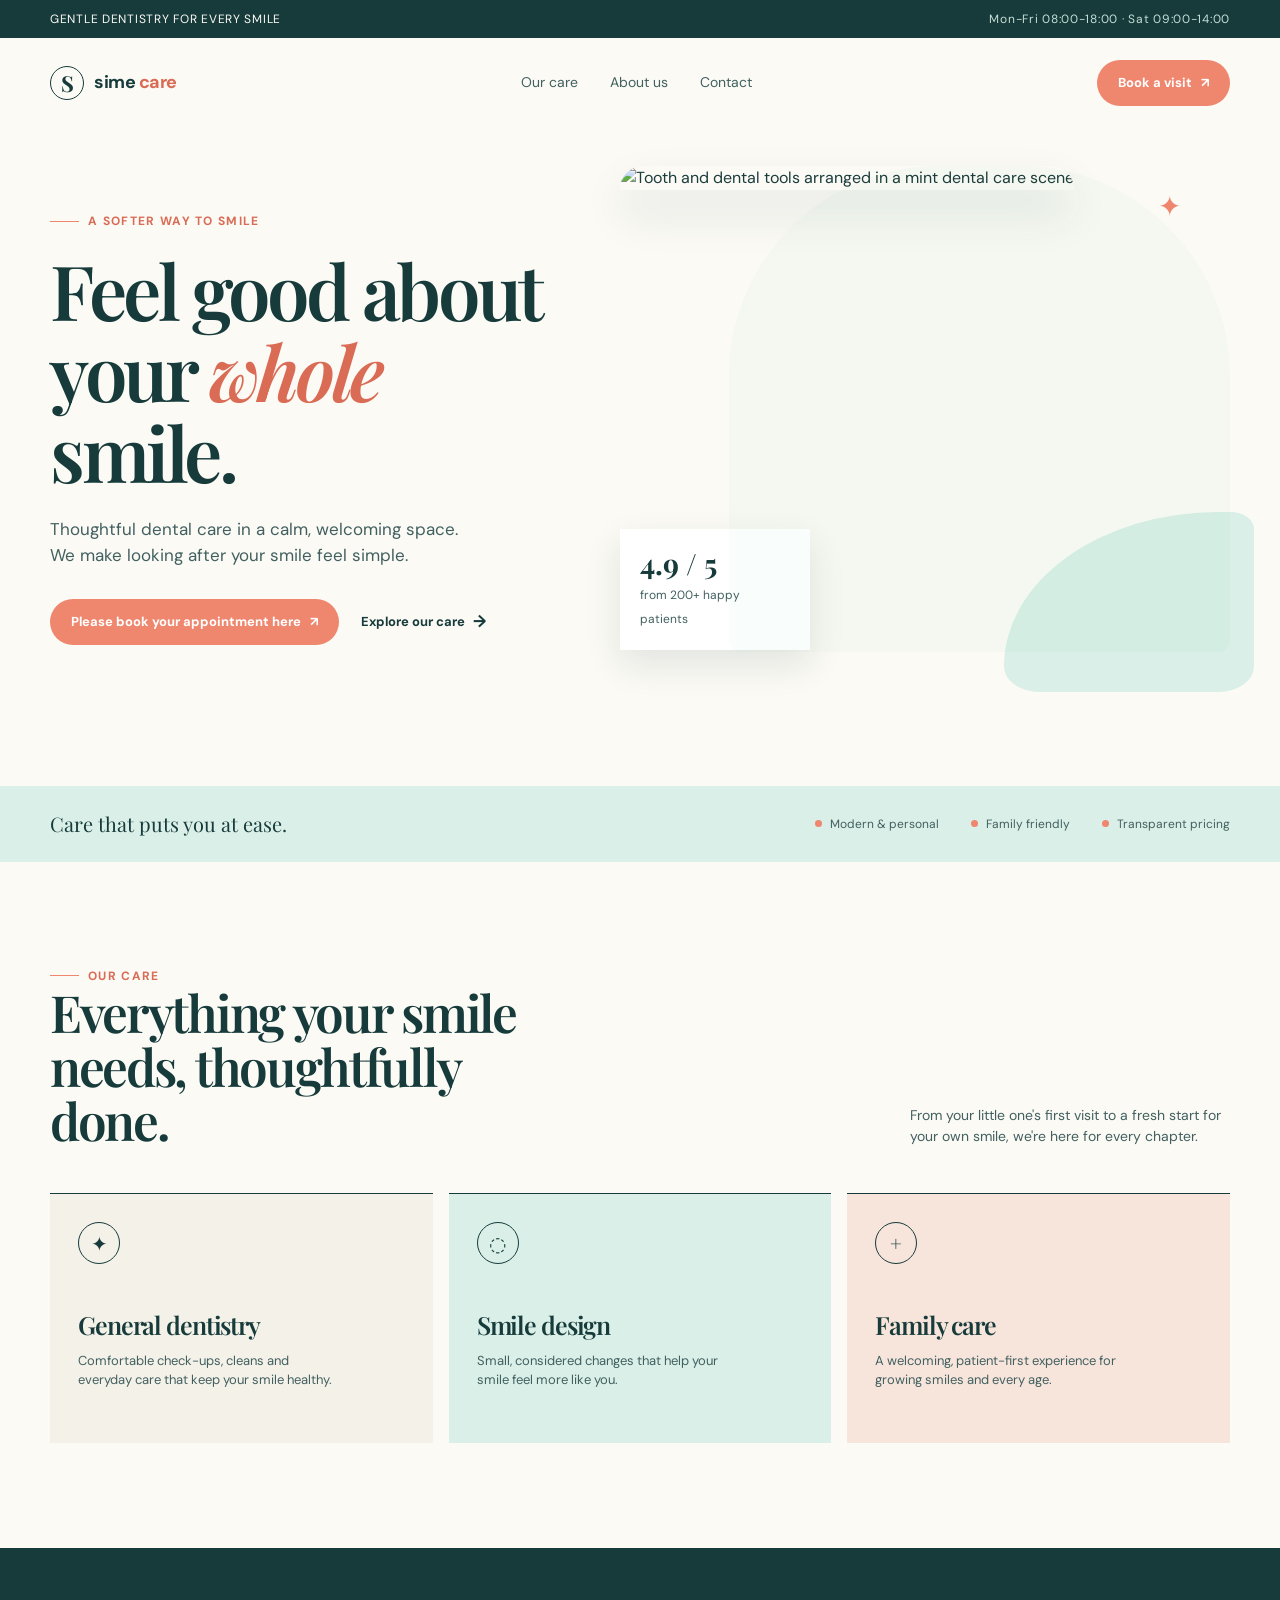
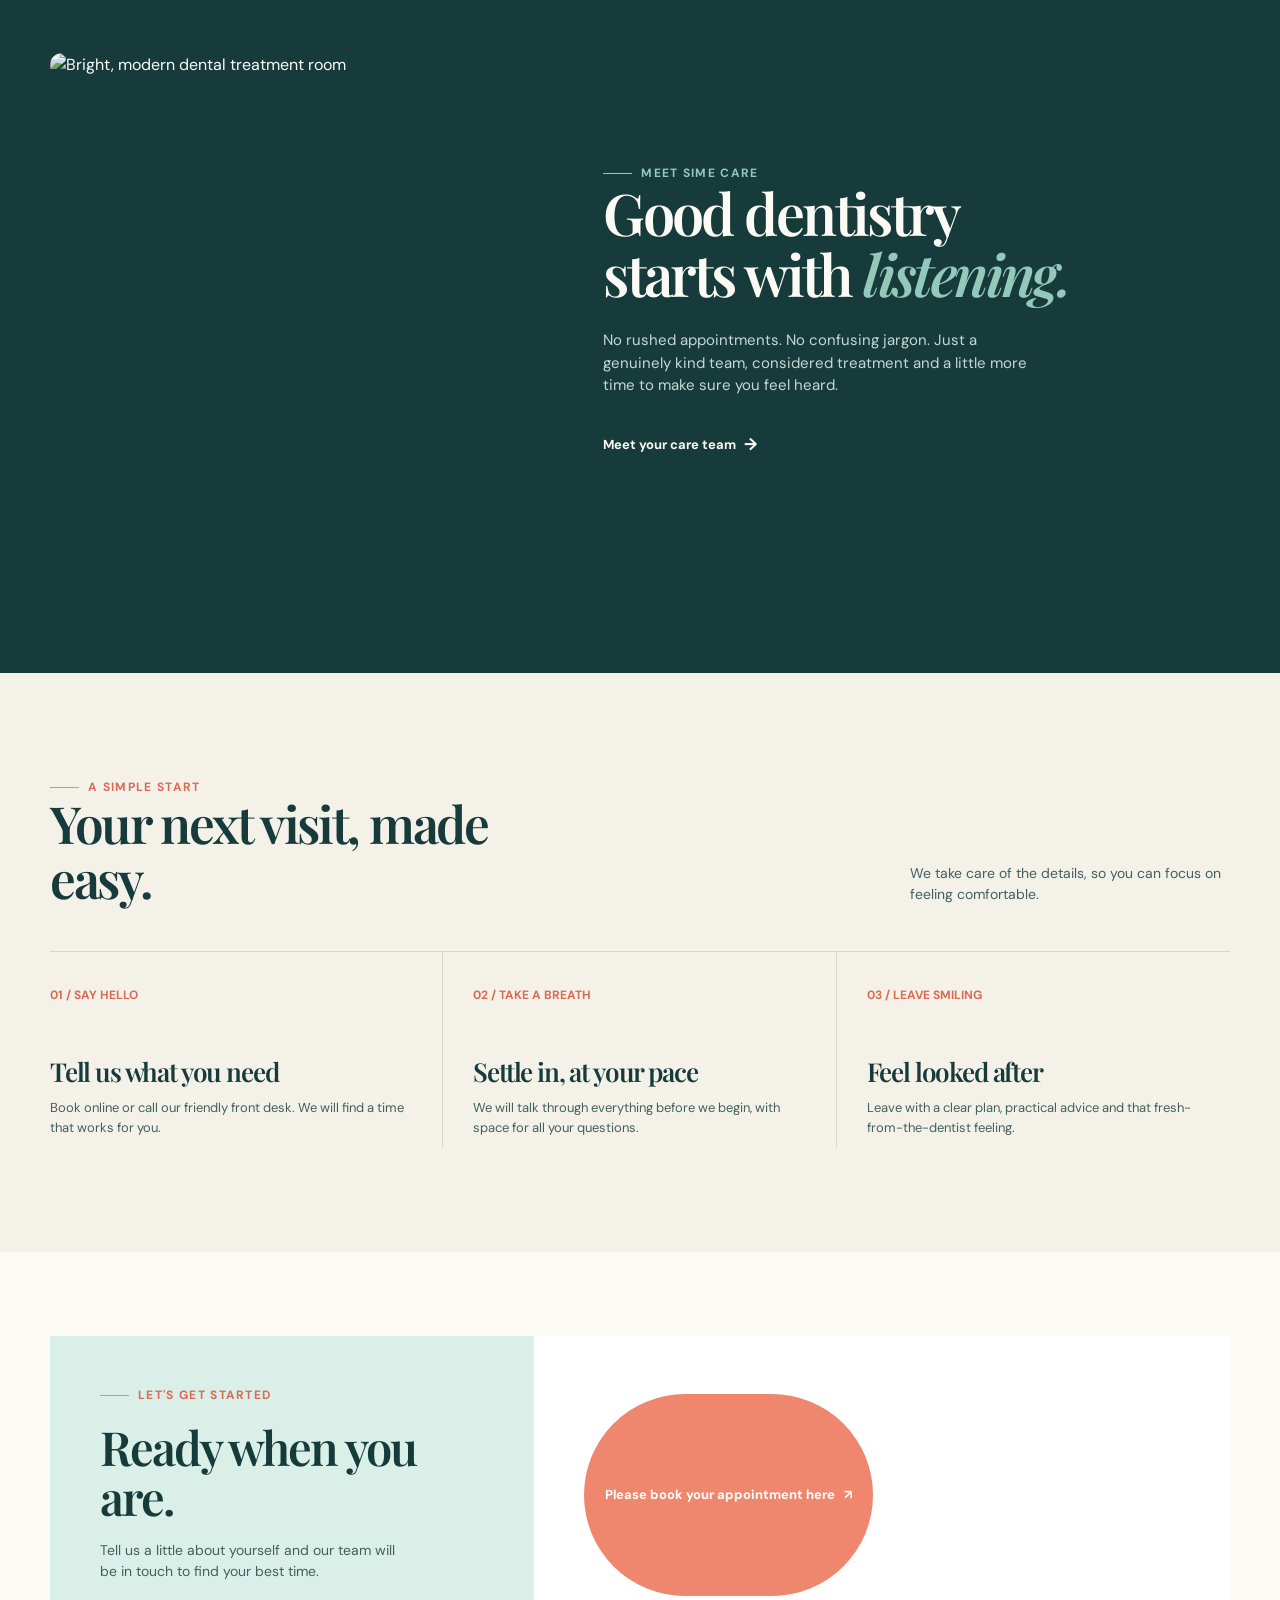
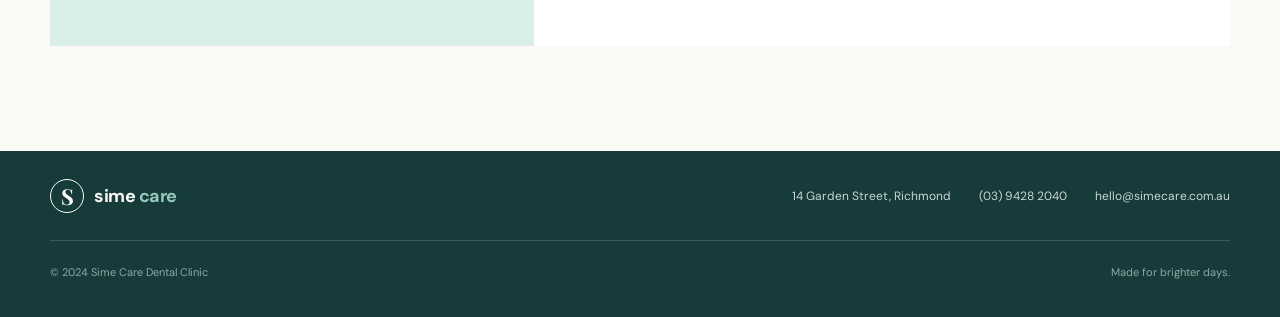
==== index.html @ 5cd67d42 "Rename main.html to index.html" ====
<!DOCTYPE html>
<html lang="en">
<head>
  <meta charset="UTF-8" />
  <meta name="viewport" content="width=device-width, initial-scale=1.0" />
  <meta name="description" content="Sime Care Dental Clinic - gentle, modern dentistry for every smile." />
  <title>Sime Care | Dental Clinic</title>
  <link rel="preconnect" href="https://fonts.googleapis.com">
  <link rel="preconnect" href="https://fonts.gstatic.com" crossorigin>
  <link href="https://fonts.googleapis.com/css2?family=DM+Sans:wght@400;500;600;700&family=Playfair+Display:wght@500;600;700&display=swap" rel="stylesheet">
  <link rel="stylesheet" href="styling.css" type="text/css">
</head>
<body>
  <div class="topbar"><div class="shell topbar-inner"><span>GENTLE DENTISTRY FOR EVERY SMILE</span><span>Mon-Fri 08:00-18:00 · Sat 09:00-14:00</span></div></div>
  <header class="shell"><nav>
    <a href="#top" class="brand" aria-label="Sime Care home"><span class="brand-mark">S</span><span class="brand-name">sime <em>care</em></span></a>
    <div class="nav-links" id="navLinks"><a href="#care">Our care</a><a href="#about">About us</a><a href="#booking">Contact</a></div>
    <a class="nav-cta" href="https://n8n.aqeelkhan.live/form/c06e5bbd-0c0c-406a-bf10-f658f8332a88" target="_blank" rel="noopener">Book a visit <span>↗</span></a>
    <button class="menu-toggle" id="menuToggle" aria-label="Open menu" aria-expanded="false">☰</button>
  </nav></header>

  <main id="top">
    <section class="hero"><div class="shell hero-grid">
      <div class="hero-content"><div class="eyebrow">A softer way to smile</div><h1>Feel good about your <span>whole</span> smile.</h1><p class="hero-copy">Thoughtful dental care in a calm, welcoming space. We make looking after your smile feel simple.</p><div class="hero-actions"><a class="button-coral" href="https://n8n.aqeelkhan.live/form/c06e5bbd-0c0c-406a-bf10-f658f8332a88" target="_blank" rel="noopener">Please book your appointment here <span>↗</span></a><a class="text-link" href="#care">Explore our care <span class="arrow">→</span></a></div></div>
      <div class="hero-visual"><span class="spark">✦</span><img class="hero-image" src="ChatGPT Image Sep 13, 2026, 07_50_51 PM.png" alt="Tooth and dental tools arranged in a mint dental care scene"><div class="hero-note"><strong>4.9 / 5</strong><small>from 200+ happy patients</small></div><div class="shape"></div></div>
    </div></section>
    <div class="trust-strip"><div class="shell trust-inner"><p>Care that puts you at ease.</p><div class="trust-items"><span class="trust-item"><i class="dot"></i> Modern & personal</span><span class="trust-item"><i class="dot"></i> Family friendly</span><span class="trust-item"><i class="dot"></i> Transparent pricing</span></div></div></div>

    <section id="care"><div class="shell"><div class="section-heading"><div><div class="eyebrow">Our care</div><h2>Everything your smile needs, thoughtfully done.</h2></div><p>From your little one's first visit to a fresh start for your own smile, we're here for every chapter.</p></div><div class="services-grid">
      <article class="service"><div class="service-icon">✦</div><h3>General dentistry</h3><p>Comfortable check-ups, cleans and everyday care that keep your smile healthy.</p></article><article class="service"><div class="service-icon">◌</div><h3>Smile design</h3><p>Small, considered changes that help your smile feel more like you.</p></article><article class="service"><div class="service-icon">+</div><h3>Family care</h3><p>A welcoming, patient-first experience for growing smiles and every age.</p></article>
    </div></div></section>

    <section class="about" id="about"><div class="shell about-grid"><img class="about-image" src="https://images.unsplash.com/photo-1629909613654-28e377c37b09?auto=format&fit=crop&w=1000&q=85" alt="Bright, modern dental treatment room"><div><div class="eyebrow">Meet Sime Care</div><h2>Good dentistry starts with <span>listening.</span></h2><p class="about-copy">No rushed appointments. No confusing jargon. Just a genuinely kind team, considered treatment and a little more time to make sure you feel heard.</p><a class="text-link" href="#booking">Meet your care team <span class="arrow">→</span></a></div></div></section>

    <section class="process"><div class="shell"><div class="section-heading"><div><div class="eyebrow">A simple start</div><h2>Your next visit, made easy.</h2></div><p>We take care of the details, so you can focus on feeling comfortable.</p></div><div class="process-grid"><article class="step"><span class="step-number">01 / SAY HELLO</span><h3>Tell us what you need</h3><p>Book online or call our friendly front desk. We will find a time that works for you.</p></article><article class="step"><span class="step-number">02 / TAKE A BREATH</span><h3>Settle in, at your pace</h3><p>We will talk through everything before we begin, with space for all your questions.</p></article><article class="step"><span class="step-number">03 / LEAVE SMILING</span><h3>Feel looked after</h3><p>Leave with a clear plan, practical advice and that fresh-from-the-dentist feeling.</p></article></div></div></section>

    <section class="booking" id="booking"><div class="shell"><div class="booking-box"><div class="booking-intro"><div class="eyebrow">Let's get started</div><h2>Ready when you are.</h2><p>Tell us a little about yourself and our team will be in touch to find your best time.</p></div><div class="booking-form"><a class="button-coral form-submit" href="https://n8n.aqeelkhan.live/form/c06e5bbd-0c0c-406a-bf10-f658f8332a88" target="_blank" rel="noopener">Please book your appointment here <span>↗</span></a></div></div></div></section>
  </main>

  <footer><div class="shell"><div class="footer-top"><a href="#top" class="brand"><span class="brand-mark">S</span><span class="brand-name">sime <em>care</em></span></a><div class="footer-contact"><span>14 Garden Street, Richmond</span><span>(03) 9428 2040</span><span>hello@simecare.com.au</span></div></div><div class="footer-bottom"><span>© 2024 Sime Care Dental Clinic</span><span>Made for brighter days.</span></div></div></footer>
  <script>
    const menuToggle = document.getElementById('menuToggle');
    const navLinks = document.getElementById('navLinks');
    menuToggle.addEventListener('click', () => {
      const isOpen = navLinks.classList.toggle('open');
      menuToggle.setAttribute('aria-expanded', isOpen);
      menuToggle.setAttribute('aria-label', isOpen ? 'Close menu' : 'Open menu');
    });
    document.querySelectorAll('#navLinks a').forEach((link) => link.addEventListener('click', () => navLinks.classList.remove('open')));
  </script>
</body>
</html>
---- styling.css ----
:root {
  --ink: #173b3b;
  --ink-soft: #426060;
  --mint: #d9efe7;
  --mint-deep: #93c8bb;
  --cream: #fbfaf5;
  --paper: #f4f1e9;
  --coral: #ef866e;
  --coral-dark: #da6b55;
  --line: rgba(23, 59, 59, 0.14);
  --white: #ffffff;
}

* { box-sizing: border-box; }
html { scroll-behavior: smooth; }
body { margin: 0; color: var(--ink); background: var(--cream); font-family: "DM Sans", sans-serif; font-size: 16px; line-height: 1.5; }
a { color: inherit; text-decoration: none; }
button, input, select { font: inherit; }
button { cursor: pointer; }
.shell { width: min(1180px, calc(100% - 48px)); margin: 0 auto; }
.topbar { padding: 10px 0; color: var(--cream); background: var(--ink); font-size: 12px; letter-spacing: .06em; }
.topbar-inner { display: flex; justify-content: space-between; gap: 20px; }
.topbar span:last-child { color: #c5dfd7; }
nav { display: flex; align-items: center; justify-content: space-between; padding: 22px 0; position: relative; z-index: 2; }
.brand { display: flex; align-items: center; gap: 10px; font-weight: 700; letter-spacing: -.03em; }
.brand-mark { display: grid; place-items: center; width: 34px; height: 34px; border: 1px solid var(--ink); border-radius: 50%; font-family: "Playfair Display", serif; font-size: 22px; }
.brand-name { font-size: 18px; }
.brand-name em { color: var(--coral-dark); font-style: normal; }
.nav-links { display: flex; align-items: center; gap: 32px; color: var(--ink-soft); font-size: 14px; }
.nav-links a:hover { color: var(--coral-dark); }
.nav-cta, .button-coral { display: inline-flex; align-items: center; justify-content: center; gap: 9px; border: 0; border-radius: 999px; color: var(--white); background: var(--coral); padding: 13px 21px; font-weight: 700; font-size: 13px; transition: .2s ease; }
.nav-cta:hover, .button-coral:hover { background: var(--coral-dark); transform: translateY(-2px); }
.menu-toggle { display: none; border: 0; background: none; color: var(--ink); font-size: 25px; }
.hero { padding: 38px 0 94px; position: relative; overflow: hidden; }
.hero-grid { display: grid; grid-template-columns: .9fr 1.1fr; align-items: center; gap: 70px; }
.eyebrow { display: flex; align-items: center; gap: 9px; color: var(--coral-dark); font-size: 12px; font-weight: 700; letter-spacing: .11em; text-transform: uppercase; }
.eyebrow::before { content: ""; width: 29px; height: 1px; background: var(--coral); }
h1, h2, h3 { margin: 0; font-family: "Playfair Display", serif; font-weight: 600; letter-spacing: -.045em; line-height: 1.06; }
h1 { max-width: 545px; margin-top: 20px; font-size: clamp(44px, 6vw, 76px); }
h1 span { color: var(--coral-dark); font-style: italic; }
.hero-copy { max-width: 420px; margin: 25px 0 31px; color: var(--ink-soft); font-size: 17px; }
.hero-actions { display: flex; align-items: center; gap: 22px; }
.text-link { display: inline-flex; align-items: center; gap: 8px; color: var(--ink); font-size: 13px; font-weight: 700; }
.text-link:hover { color: var(--coral-dark); }
.arrow { font-size: 17px; }
.hero-visual { position: relative; min-height: 526px; }
.hero-image { width: 82%; height: 486px; margin-left: auto; object-fit: cover; object-position: center; border-radius: 210px 210px 12px 12px; filter: saturate(.9) contrast(.98) brightness(1.02); box-shadow: 0 22px 45px rgba(23, 59, 59, .12); }
.hero-visual::before { content: ""; position: absolute; top: 0; right: 0; width: 82%; height: 486px; border-radius: 210px 210px 12px 12px; background: rgba(217, 239, 231, .16); mix-blend-mode: multiply; pointer-events: none; z-index: 1; }
.shape { position: absolute; right: -4%; bottom: 0; width: 250px; height: 180px; border-radius: 90% 10% 15% 15%; background: var(--mint); z-index: -1; }
.hero-note { position: absolute; left: 0; bottom: 42px; width: 190px; padding: 20px; color: var(--ink); background: var(--white); box-shadow: 0 14px 34px rgba(23, 59, 59, .11); }
.hero-note strong { display: block; margin-bottom: 4px; font-family: "Playfair Display", serif; font-size: 29px; line-height: 1; }
.hero-note small { color: var(--ink-soft); font-size: 12px; }
.spark { position: absolute; top: 20px; right: 8%; color: var(--coral); font-size: 28px; }
.trust-strip { padding: 23px 0; color: var(--ink); background: var(--mint); }
.trust-inner { display: flex; align-items: center; justify-content: space-between; gap: 26px; }
.trust-inner p { margin: 0; font-family: "Playfair Display", serif; font-size: 20px; }
.trust-items { display: flex; gap: 32px; color: var(--ink-soft); font-size: 12px; }
.trust-item { display: flex; align-items: center; gap: 8px; }
.dot { width: 7px; height: 7px; border-radius: 50%; background: var(--coral); }
section { padding: 105px 0; }
.section-heading { display: flex; align-items: end; justify-content: space-between; margin-bottom: 46px; }
.section-heading h2 { max-width: 480px; font-size: clamp(36px, 4vw, 53px); }
.section-heading p { max-width: 320px; margin: 0; color: var(--ink-soft); font-size: 14px; }
.services-grid { display: grid; grid-template-columns: repeat(3, 1fr); gap: 16px; }
.service { min-height: 250px; padding: 28px; border-top: 1px solid var(--ink); background: var(--paper); transition: .25s ease; }
.service:nth-child(2) { background: var(--mint); }
.service:nth-child(3) { background: #f7e5dc; }
.service:hover { transform: translateY(-5px); box-shadow: 0 16px 28px rgba(23, 59, 59, .08); }
.service-icon { display: grid; place-items: center; width: 42px; height: 42px; margin-bottom: 48px; border: 1px solid currentColor; border-radius: 50%; font-family: "Playfair Display", serif; font-size: 20px; }
.service h3 { margin-bottom: 12px; font-size: 25px; }
.service p { max-width: 260px; margin: 0; color: var(--ink-soft); font-size: 13px; }
.about { background: var(--ink); color: var(--cream); }
.about-grid { display: grid; grid-template-columns: .85fr 1.15fr; align-items: center; gap: 90px; }
.about-image { width: 100%; height: 515px; object-fit: cover; border-radius: 12px 180px 12px 12px; filter: saturate(.72); }
.about h2 { max-width: 480px; font-size: clamp(37px, 4.5vw, 58px); }
.about h2 span { color: var(--mint-deep); font-style: italic; }
.about-copy { max-width: 425px; margin: 25px 0 35px; color: #c6d8d3; font-size: 15px; }
.about .text-link { color: var(--cream); }
.about .eyebrow { color: var(--mint-deep); }
.about .eyebrow::before { background: var(--mint-deep); }
.process { background: var(--paper); }
.process-grid { display: grid; grid-template-columns: repeat(3, 1fr); gap: 0; border-top: 1px solid var(--line); }
.step { padding: 30px 30px 10px 0; border-right: 1px solid var(--line); }
.step:not(:first-child) { padding-left: 30px; }
.step:last-child { border: 0; }
.step-number { color: var(--coral-dark); font-size: 12px; font-weight: 700; }
.step h3 { margin: 52px 0 13px; font-size: 26px; }
.step p { margin: 0; color: var(--ink-soft); font-size: 13px; }
.booking { padding-top: 84px; }
.booking-box { display: grid; grid-template-columns: .82fr 1.18fr; overflow: hidden; background: var(--mint); }
.booking-intro { padding: 50px; }
.booking-intro h2 { max-width: 360px; margin: 18px 0; font-size: 47px; }
.booking-intro p { max-width: 300px; color: var(--ink-soft); font-size: 14px; }
.booking-form { display: grid; grid-template-columns: 1fr 1fr; gap: 18px; padding: 50px; background: var(--white); }
.field { display: flex; flex-direction: column; gap: 7px; }
.field.full { grid-column: 1 / -1; }
label { color: var(--ink-soft); font-size: 11px; font-weight: 700; letter-spacing: .04em; text-transform: uppercase; }
input, select { width: 100%; border: 0; border-bottom: 1px solid var(--line); border-radius: 0; outline: 0; padding: 11px 0; color: var(--ink); background: transparent; }
input:focus, select:focus { border-color: var(--coral); }
.form-submit { grid-column: 1 / -1; justify-self: start; margin-top: 8px; }
.success-message { display: none; grid-column: 1 / -1; color: var(--coral-dark); font-weight: 700; }
.success-message.show { display: block; }
footer { padding: 28px 0 36px; color: var(--cream); background: var(--ink); }
.footer-top { display: flex; align-items: center; justify-content: space-between; padding-bottom: 27px; border-bottom: 1px solid rgba(255,255,255,.17); }
footer .brand-mark { border-color: var(--cream); } footer .brand-name em { color: var(--mint-deep); }
.footer-contact { display: flex; gap: 28px; color: #c6d8d3; font-size: 12px; }
.footer-bottom { display: flex; justify-content: space-between; padding-top: 23px; color: #8eaaa3; font-size: 11px; }

@media (max-width: 800px) {
  .shell { width: min(100% - 36px, 600px); }
  .topbar-inner { align-items: center; font-size: 10px; }
  .topbar span:last-child { display: none; }
  .nav-links, .nav-cta { display: none; }
  .menu-toggle { display: block; }
  .nav-links.open { display: flex; position: absolute; top: 70px; left: 0; right: 0; flex-direction: column; align-items: flex-start; gap: 0; padding: 18px; background: var(--white); box-shadow: 0 12px 25px rgba(23,59,59,.12); }
  .nav-links.open a { width: 100%; padding: 12px 0; border-bottom: 1px solid var(--line); }
  .hero { padding-top: 16px; padding-bottom: 65px; }
  .hero-grid, .about-grid, .booking-box { grid-template-columns: 1fr; gap: 38px; }
  .hero-visual { min-height: 400px; }
  .hero-image { height: 370px; width: 86%; }
  .hero-visual::before { width: 86%; height: 370px; }
  .hero-note { bottom: 10px; }
  .trust-inner, .section-heading, .footer-top { align-items: flex-start; flex-direction: column; }
  .trust-items { flex-wrap: wrap; gap: 15px; }
  section { padding: 72px 0; }
  .section-heading { gap: 16px; margin-bottom: 28px; }
  .services-grid, .process-grid { grid-template-columns: 1fr; }
  .service { min-height: 0; }
  .service-icon { margin-bottom: 25px; }
  .step, .step:not(:first-child) { min-height: 180px; padding: 25px 0; border-right: 0; border-bottom: 1px solid var(--line); }
  .step h3 { margin-top: 22px; }
  .about-image { height: 370px; order: 2; }
  .booking-intro, .booking-form { padding: 32px 24px; }
  .booking-intro h2 { font-size: 41px; }
  .booking-form { grid-template-columns: 1fr; }
  .field.full, .form-submit, .success-message { grid-column: auto; }
  .footer-contact, .footer-bottom { flex-direction: column; gap: 10px; }
}
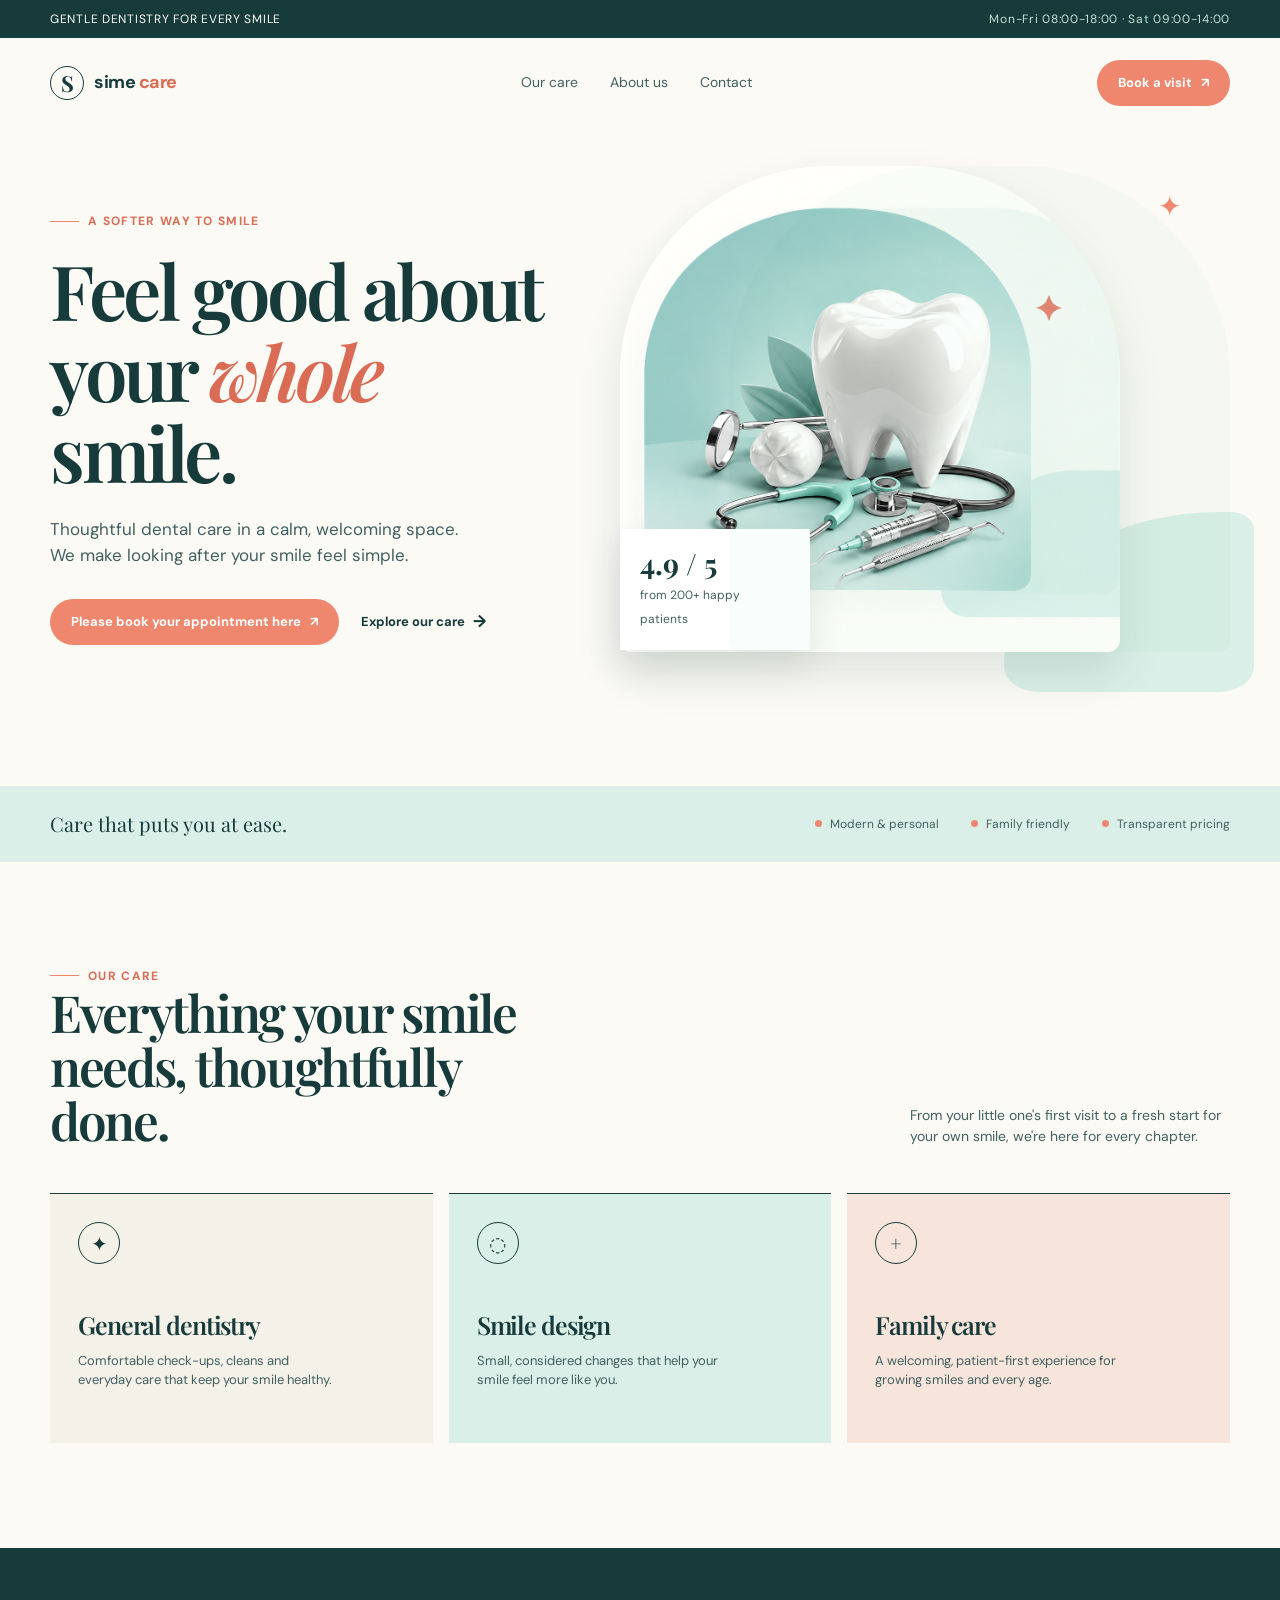
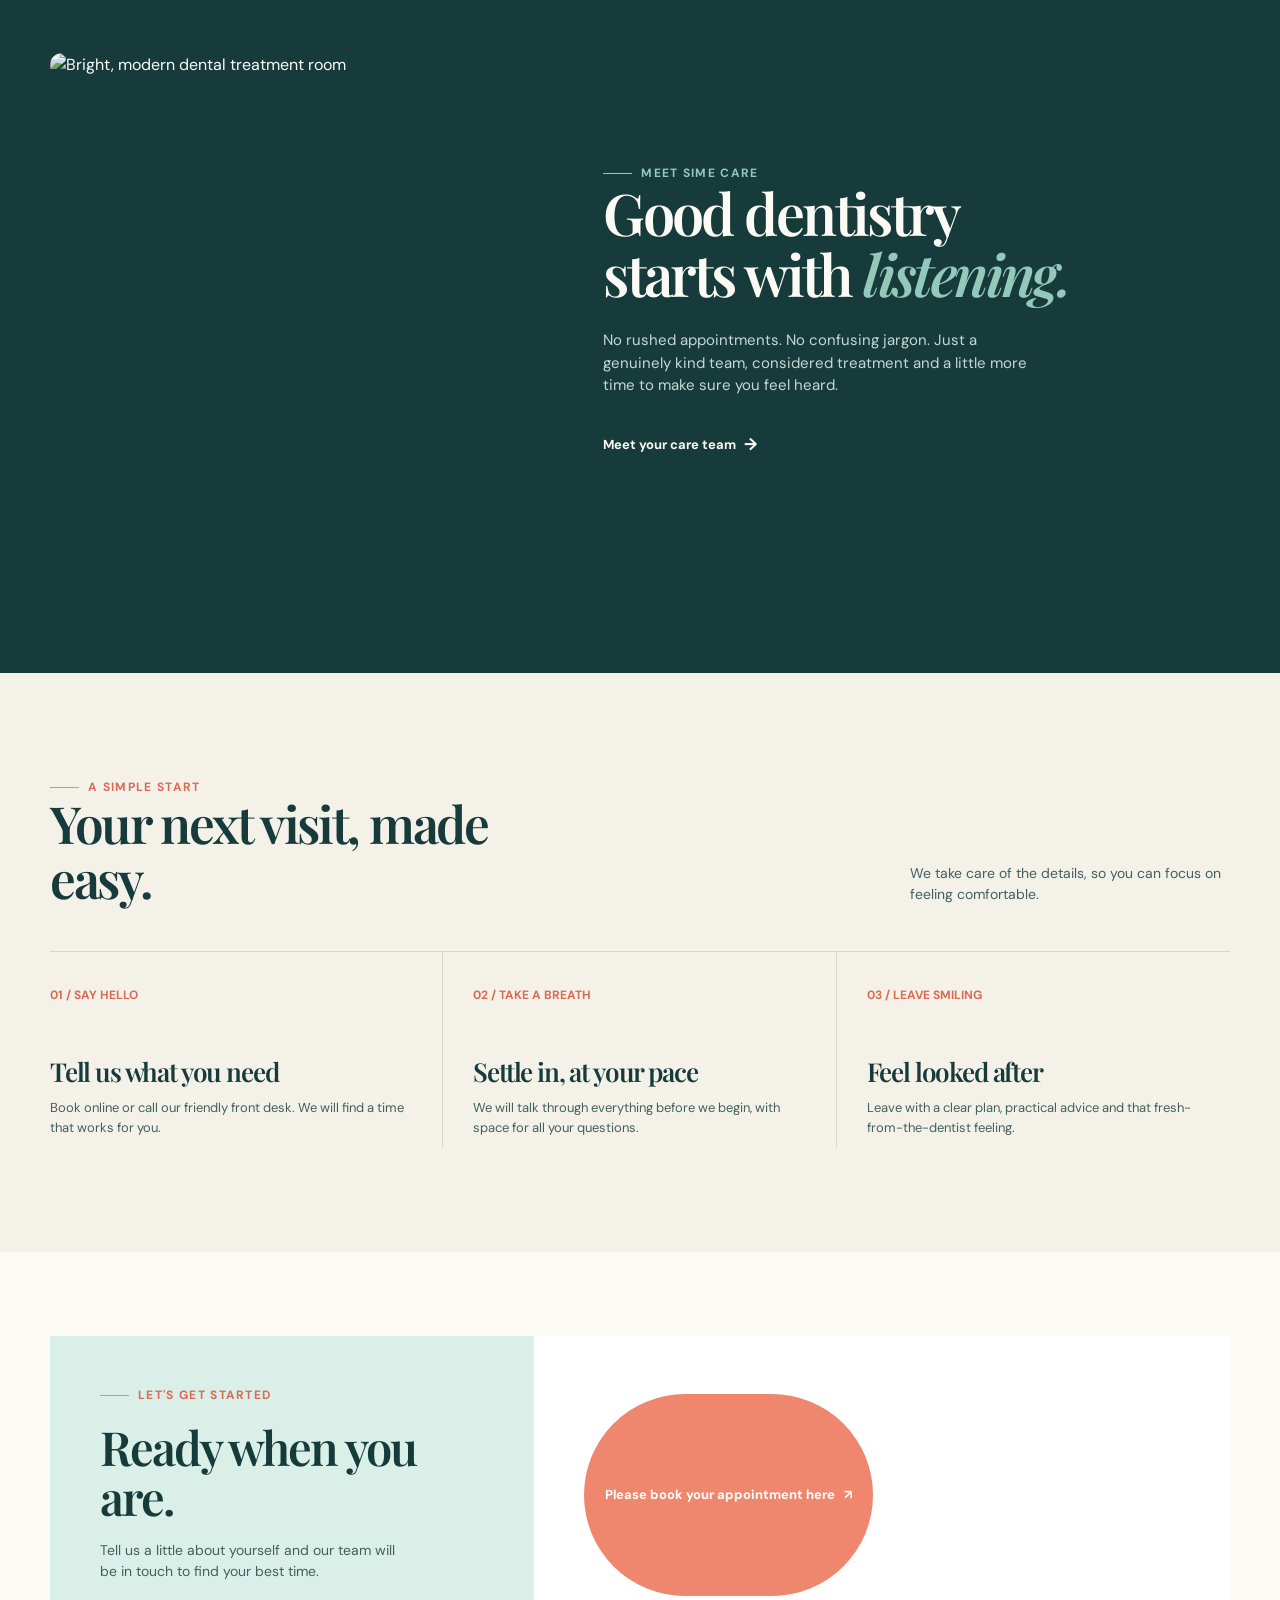
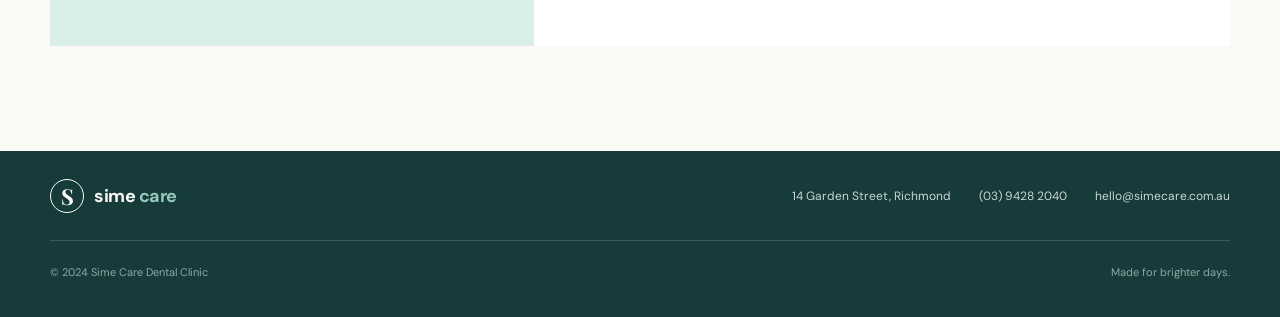
==== commit 3385a070: "Update hero image source in index.html" ====
--- a/index.html
+++ b/index.html
@@ -22,7 +22,7 @@
   <main id="top">
     <section class="hero"><div class="shell hero-grid">
       <div class="hero-content"><div class="eyebrow">A softer way to smile</div><h1>Feel good about your <span>whole</span> smile.</h1><p class="hero-copy">Thoughtful dental care in a calm, welcoming space. We make looking after your smile feel simple.</p><div class="hero-actions"><a class="button-coral" href="https://n8n.aqeelkhan.live/form/c06e5bbd-0c0c-406a-bf10-f658f8332a88" target="_blank" rel="noopener">Please book your appointment here <span>↗</span></a><a class="text-link" href="#care">Explore our care <span class="arrow">→</span></a></div></div>
-      <div class="hero-visual"><span class="spark">✦</span><img class="hero-image" src="ChatGPT Image Sep 13, 2026, 07_50_51 PM.png" alt="Tooth and dental tools arranged in a mint dental care scene"><div class="hero-note"><strong>4.9 / 5</strong><small>from 200+ happy patients</small></div><div class="shape"></div></div>
+      <div class="hero-visual"><span class="spark">✦</span><img class="hero-image" src="ChatGPT.png" alt="Tooth and dental tools arranged in a mint dental care scene"><div class="hero-note"><strong>4.9 / 5</strong><small>from 200+ happy patients</small></div><div class="shape"></div></div>
     </div></section>
     <div class="trust-strip"><div class="shell trust-inner"><p>Care that puts you at ease.</p><div class="trust-items"><span class="trust-item"><i class="dot"></i> Modern & personal</span><span class="trust-item"><i class="dot"></i> Family friendly</span><span class="trust-item"><i class="dot"></i> Transparent pricing</span></div></div></div>
 
